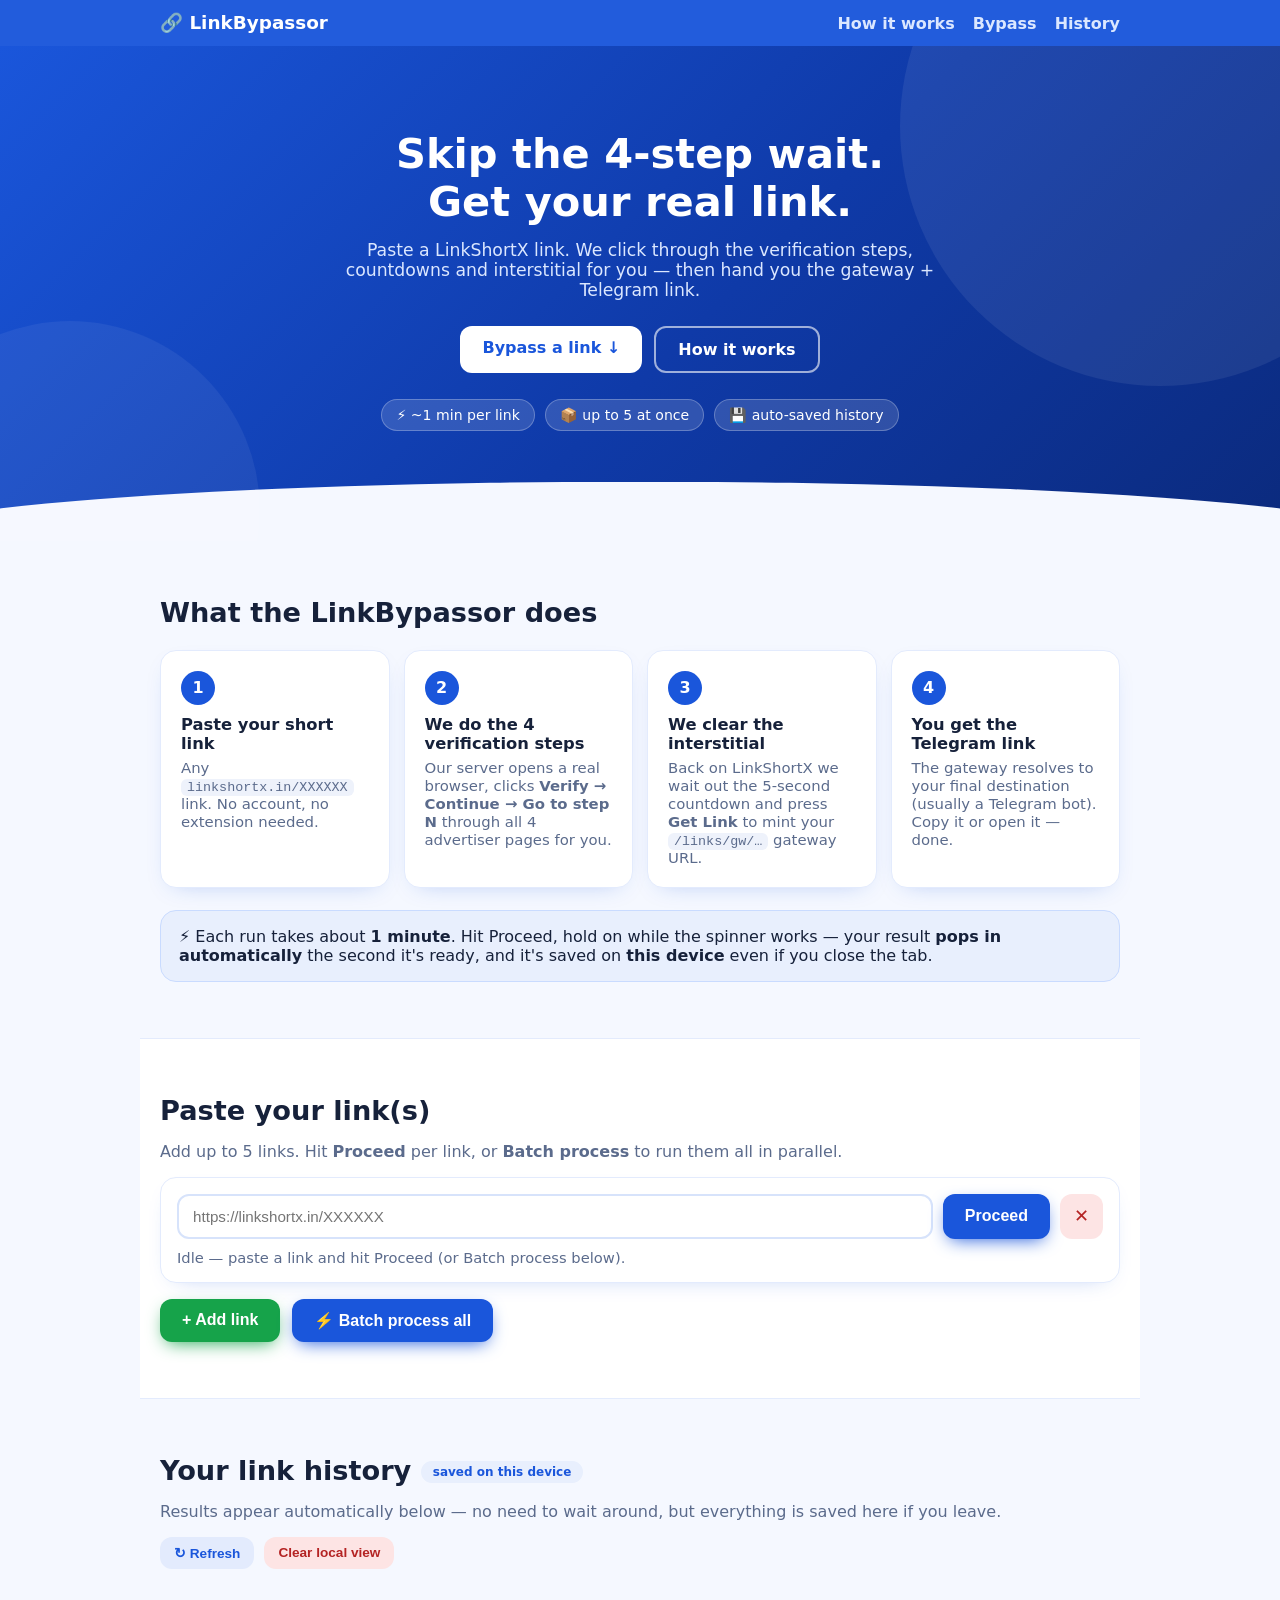
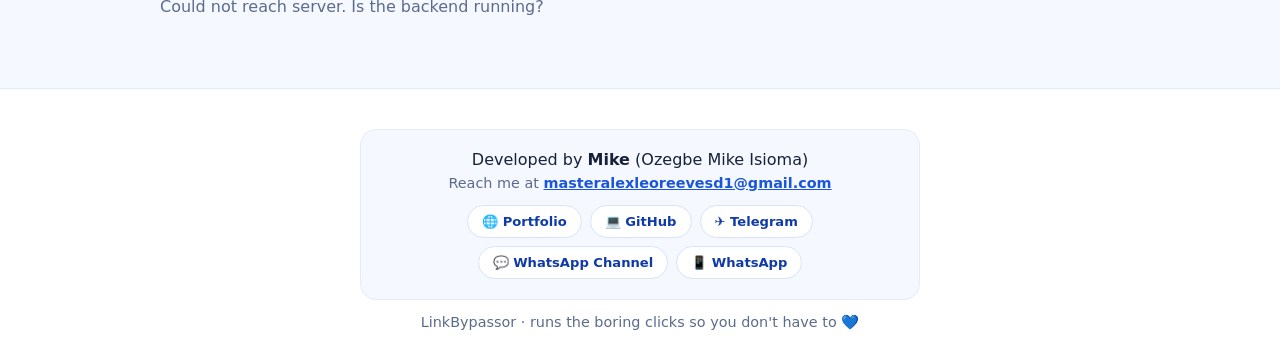
==== backend/static/index.html @ da4bbae7 "my first for colette" ====
<!DOCTYPE html>
<html lang="en">
<head>
<meta charset="UTF-8" />
<meta name="viewport" content="width=device-width, initial-scale=1.0" />
<meta name="author" content="Ozegbe Mike Isioma" />
<meta name="description" content="LinkBypassor by Ozegbe Mike Isioma — skip the 4-step wait, get your real link." />
<meta name="google-site-verification" content="googlea03eddeedac715ac" />
<title>LinkBypassor — Skip the wait, get your link</title>
<link rel="stylesheet" href="styles.css" />
</head>
<body>
<header class="nav">
  <div class="nav-inner">
    <div class="logo">🔗 LinkBypassor</div>
    <nav><a href="#how">How it works</a><a href="#bypass">Bypass</a><a href="#history">History</a></nav>
  </div>
</header>
<section class="hero">
  <div class="hero-inner">
    <h1>Skip the 4-step wait.<br />Get your real link.</h1>
    <p class="sub">Paste a LinkShortX link. We click through the verification steps, countdowns and interstitial for you — then hand you the gateway + Telegram link.</p>
    <div class="hero-cta"><a href="#bypass" class="btn btn-white">Bypass a link ↓</a><a href="#how" class="btn btn-ghost">How it works</a></div>
    <div class="hero-badges"><span>⚡ ~1 min per link</span><span>📦 up to 5 at once</span><span>💾 auto-saved history</span></div>
  </div>
  <div class="wave"></div>
</section>
<section id="how" class="section">
  <h2>What the LinkBypassor does</h2>
  <div class="cards">
    <div class="card"><div class="step">1</div><h3>Paste your short link</h3><p>Any <code>linkshortx.in/XXXXXX</code> link. No account, no extension needed.</p></div>
    <div class="card"><div class="step">2</div><h3>We do the 4 verification steps</h3><p>Our server opens a real browser, clicks <b>Verify → Continue → Go to step N</b> through all 4 advertiser pages for you.</p></div>
    <div class="card"><div class="step">3</div><h3>We clear the interstitial</h3><p>Back on LinkShortX we wait out the 5-second countdown and press <b>Get Link</b> to mint your <code>/links/gw/…</code> gateway URL.</p></div>
    <div class="card"><div class="step">4</div><h3>You get the Telegram link</h3><p>The gateway resolves to your final destination (usually a Telegram bot). Copy it or open it — done.</p></div>
  </div>
  <div class="note">⚡ Each run takes about <b>1 minute</b>. Hit Proceed, hold on while the spinner works — your result <b>pops in automatically</b> the second it's ready, and it's saved on <b>this device</b> even if you close the tab.</div>
</section>
<section id="bypass" class="section section-alt">
  <h2>Paste your link(s)</h2>
  <p class="muted">Add up to 5 links. Hit <b>Proceed</b> per link, or <b>Batch process</b> to run them all in parallel.</p>
  <div id="rows"></div>
  <div class="row-actions">
    <button id="addLink" class="btn btn-green">+ Add link</button>
    <button id="batchBtn" class="btn btn-blue">⚡ Batch process all</button>
  </div>
</section>
<section id="history" class="section">
  <h2>Your link history <span class="pill">saved on this device</span></h2>
  <p class="muted">Results appear automatically below — no need to wait around, but everything is saved here if you leave.</p>
  <div class="history-actions"><button id="refreshHistory" class="btn btn-small">↻ Refresh</button><button id="clearLocal" class="btn btn-small btn-danger">Clear local view</button></div>
  <div id="historyList" class="history-list"><p class="muted">No links yet. Bypass something above 👆</p></div>
</section>
<footer class="footer">
  <div class="dev-card">
    <p class="dev-line">Developed by <strong>Mike</strong> (Ozegbe Mike Isioma)</p>
    <p class="dev-mail">Reach me at <a href="mailto:masteralexleoreevesd1@gmail.com">masteralexleoreevesd1@gmail.com</a></p>
    <div class="social-links">
      <a href="https://developeralexd1.netlify.app" target="_blank" rel="noopener noreferrer">🌐 Portfolio</a>
      <a href="https://github.com/Alex-Leo-Reeves" target="_blank" rel="noopener noreferrer">💻 GitHub</a>
      <a href="https://t.me/developeralexd1" target="_blank" rel="noopener noreferrer">✈️ Telegram</a>
      <a href="https://whatsapp.com/channel/0029Vb8fgDa2P59cCnEkWW3I" target="_blank" rel="noopener noreferrer">💬 WhatsApp Channel</a>
      <a href="https://wa.me/2348071229801" target="_blank" rel="noopener noreferrer">📱 WhatsApp</a>
    </div>
  </div>
  <p class="footer-tag">LinkBypassor · runs the boring clicks so you don't have to 💙</p>
</footer>
<script src="app.js"></script>
</body>
</html>
---- backend/static/styles.css ----
:root{
  --blue:#1a56db; --blue-dark:#0f3aa8; --blue-light:#e8effd;
  --green:#16a34a; --green-dark:#15803d;
  --ink:#16213a; --muted:#5b6b8c; --bg:#f5f8ff; --card:#fff;
  --radius:16px;
}
*{box-sizing:border-box}
html{scroll-behavior:smooth}
body{margin:0;font-family:'Segoe UI',system-ui,-apple-system,Roboto,Arial,sans-serif;color:var(--ink);background:var(--bg)}
code{background:#eef2fb;padding:1px 6px;border-radius:6px;font-size:.9em}
.nav{position:sticky;top:0;z-index:50;background:rgba(26,86,219,.96);backdrop-filter:blur(6px)}
.nav-inner{max-width:1000px;margin:auto;display:flex;justify-content:space-between;align-items:center;padding:12px 20px}
.logo{color:#fff;font-weight:800;font-size:1.15rem}
.nav nav a{color:#dbe7ff;text-decoration:none;margin-left:18px;font-weight:600}
.nav nav a:hover{color:#fff}
/* HERO - blue & fine */
.hero{background:linear-gradient(135deg,#1a56db 0%,#0f3aa8 55%,#0b2a7d 100%);color:#fff;text-align:center;padding:84px 20px 110px;position:relative;overflow:hidden}
.hero::before{content:"";position:absolute;width:520px;height:520px;border-radius:50%;background:rgba(255,255,255,.07);top:-180px;right:-140px}
.hero::after{content:"";position:absolute;width:380px;height:380px;border-radius:50%;background:rgba(255,255,255,.06);bottom:-160px;left:-120px}
.hero-inner{max-width:720px;margin:auto;position:relative;z-index:2}
.hero h1{font-size:2.6rem;line-height:1.15;margin:0 0 14px}
.hero .sub{font-size:1.08rem;color:#dbe7ff;max-width:600px;margin:0 auto 26px}
.hero-cta{display:flex;gap:12px;justify-content:center;flex-wrap:wrap}
.hero-badges{display:flex;gap:10px;justify-content:center;margin-top:26px;flex-wrap:wrap}
.hero-badges span{background:rgba(255,255,255,.14);border:1px solid rgba(255,255,255,.25);padding:7px 14px;border-radius:999px;font-size:.88rem}
.wave{position:absolute;bottom:-1px;left:0;right:0;height:60px;background:var(--bg);clip-path:ellipse(60% 100% at 50% 100%)}
/* BUTTONS */
.btn{border:none;cursor:pointer;font-weight:700;border-radius:12px;padding:12px 22px;font-size:1rem;text-decoration:none;display:inline-block;transition:transform .08s,box-shadow .15s}
.btn:active{transform:scale(.97)}
.btn-white{background:#fff;color:var(--blue)}
.btn-ghost{background:transparent;color:#fff;border:2px solid rgba(255,255,255,.6)}
.btn-blue{background:var(--blue);color:#fff;box-shadow:0 6px 18px -6px var(--blue)}
.btn-blue:hover{background:var(--blue-dark)}
.btn-green{background:var(--green);color:#fff;box-shadow:0 6px 18px -6px var(--green)}
.btn-green:hover{background:var(--green-dark)}
.btn:disabled{opacity:.55;cursor:wait}
.btn-small{padding:8px 14px;font-size:.85rem;background:#e3ebfd;color:var(--blue)}
.btn-danger{background:#fde4e4;color:#b42323}
/* SECTIONS */
.section{max-width:1000px;margin:auto;padding:56px 20px}
.section-alt{background:#fff;border-top:1px solid #e3ebfd;border-bottom:1px solid #e3ebfd}
.section h2{font-size:1.7rem;margin:0 0 8px}
.muted{color:var(--muted)}
.cards{display:grid;grid-template-columns:repeat(auto-fit,minmax(210px,1fr));gap:14px;margin:22px 0}
.card{background:var(--card);border:1px solid #e3ebfd;border-radius:var(--radius);padding:20px;box-shadow:0 8px 24px -14px rgba(26,86,219,.35)}
.card h3{margin:10px 0 6px;font-size:1.02rem}
.card p{margin:0;color:var(--muted);font-size:.93rem}
.step{width:34px;height:34px;border-radius:50%;background:var(--blue);color:#fff;font-weight:800;display:flex;align-items:center;justify-content:center}
.note{background:var(--blue-light);border:1px solid #c9dbff;border-radius:var(--radius);padding:16px 18px;margin-top:8px}
/* LINK ROWS */
.link-row{background:#fff;border:1px solid #e3ebfd;border-radius:var(--radius);padding:16px;margin:14px 0;box-shadow:0 8px 24px -16px rgba(26,86,219,.4)}
.link-row .row-top{display:flex;gap:10px}
.link-row input[type=url]{flex:1;padding:12px 14px;border:2px solid #d7e3fb;border-radius:12px;font-size:.95rem;outline:none}
.link-row input[type=url]:focus{border-color:var(--blue)}
.remove-row{background:#fde4e4;color:#b42323;border:none;border-radius:12px;padding:0 14px;font-size:1.1rem;cursor:pointer}
.status{margin:10px 0 0;font-size:.92rem;color:var(--muted)}
.status.done{color:var(--green-dark)}
.status.failed{color:#b42323}
/* 2D loading spinner - "please hold on" */
.spinner-wrap{display:flex;align-items:center;gap:14px;margin-top:12px;background:var(--blue-light);border:1px solid #c9dbff;border-radius:12px;padding:12px 16px}
.spinner{width:38px;height:38px;flex:none;border-radius:50%;border:4px solid #c9dbff;border-top-color:var(--blue);animation:spin 0.8s linear infinite}
@keyframes spin{to{transform:rotate(360deg)}}
.spinner-text{font-weight:700;color:var(--blue-dark)}
.spinner-sub{font-size:.82rem;color:var(--muted);font-weight:400}
.result-box{background:#f0f7f0;border:1px solid #bfe3c8;border-radius:12px;padding:12px 14px;margin-top:10px;word-break:break-all}
.result-box .label{font-size:.75rem;text-transform:uppercase;letter-spacing:.06em;color:var(--green-dark);font-weight:800}
.result-box a{color:var(--blue-dark);font-size:.9rem}
.result-actions{display:flex;gap:8px;margin-top:8px;flex-wrap:wrap}
.row-actions{display:flex;gap:12px;margin-top:16px;flex-wrap:wrap}
/* HISTORY */
.pill{background:var(--blue-light);color:var(--blue);font-size:.75rem;padding:4px 12px;border-radius:999px;vertical-align:middle}
.history-actions{display:flex;gap:10px;margin:12px 0}
.history-list{display:grid;gap:12px}
.hist-card{background:#fff;border:1px solid #e3ebfd;border-radius:var(--radius);padding:14px 16px}
.hist-card .short{font-weight:700;font-size:.92rem}
.hist-card .meta{font-size:.8rem;color:var(--muted);margin:4px 0 8px}
.hist-card .dest{font-size:.85rem;word-break:break-all}
.badge{display:inline-block;font-size:.75rem;font-weight:800;padding:3px 10px;border-radius:999px}
.badge.queued{background:#eef2fb;color:var(--muted)}
.badge.running{background:#fff4d6;color:#92600a}
.badge.done{background:#dcfce7;color:#15803d}
.badge.failed{background:#fde4e4;color:#b42323}
.footer{text-align:center;padding:40px 20px 30px;color:var(--muted);font-size:.9rem;background:#fff;border-top:1px solid #e3ebfd}
.dev-card{max-width:560px;margin:0 auto 14px;background:var(--bg);border:1px solid #e3ebfd;border-radius:var(--radius);padding:20px}
.dev-line{margin:0 0 6px;color:var(--ink);font-size:1rem}
.dev-mail{margin:0 0 14px}
.dev-mail a{color:var(--blue);font-weight:700;word-break:break-all}
.social-links{display:flex;gap:8px;justify-content:center;flex-wrap:wrap}
.social-links a{background:#fff;border:1px solid #d7e3fb;color:var(--blue-dark);font-weight:700;font-size:.82rem;padding:8px 14px;border-radius:999px;text-decoration:none}
.social-links a:hover{background:var(--blue);color:#fff;border-color:var(--blue)}
.footer-tag{margin:6px 0 0}
@media(max-width:640px){.hero h1{font-size:1.9rem}.link-row .row-top{flex-direction:column}}
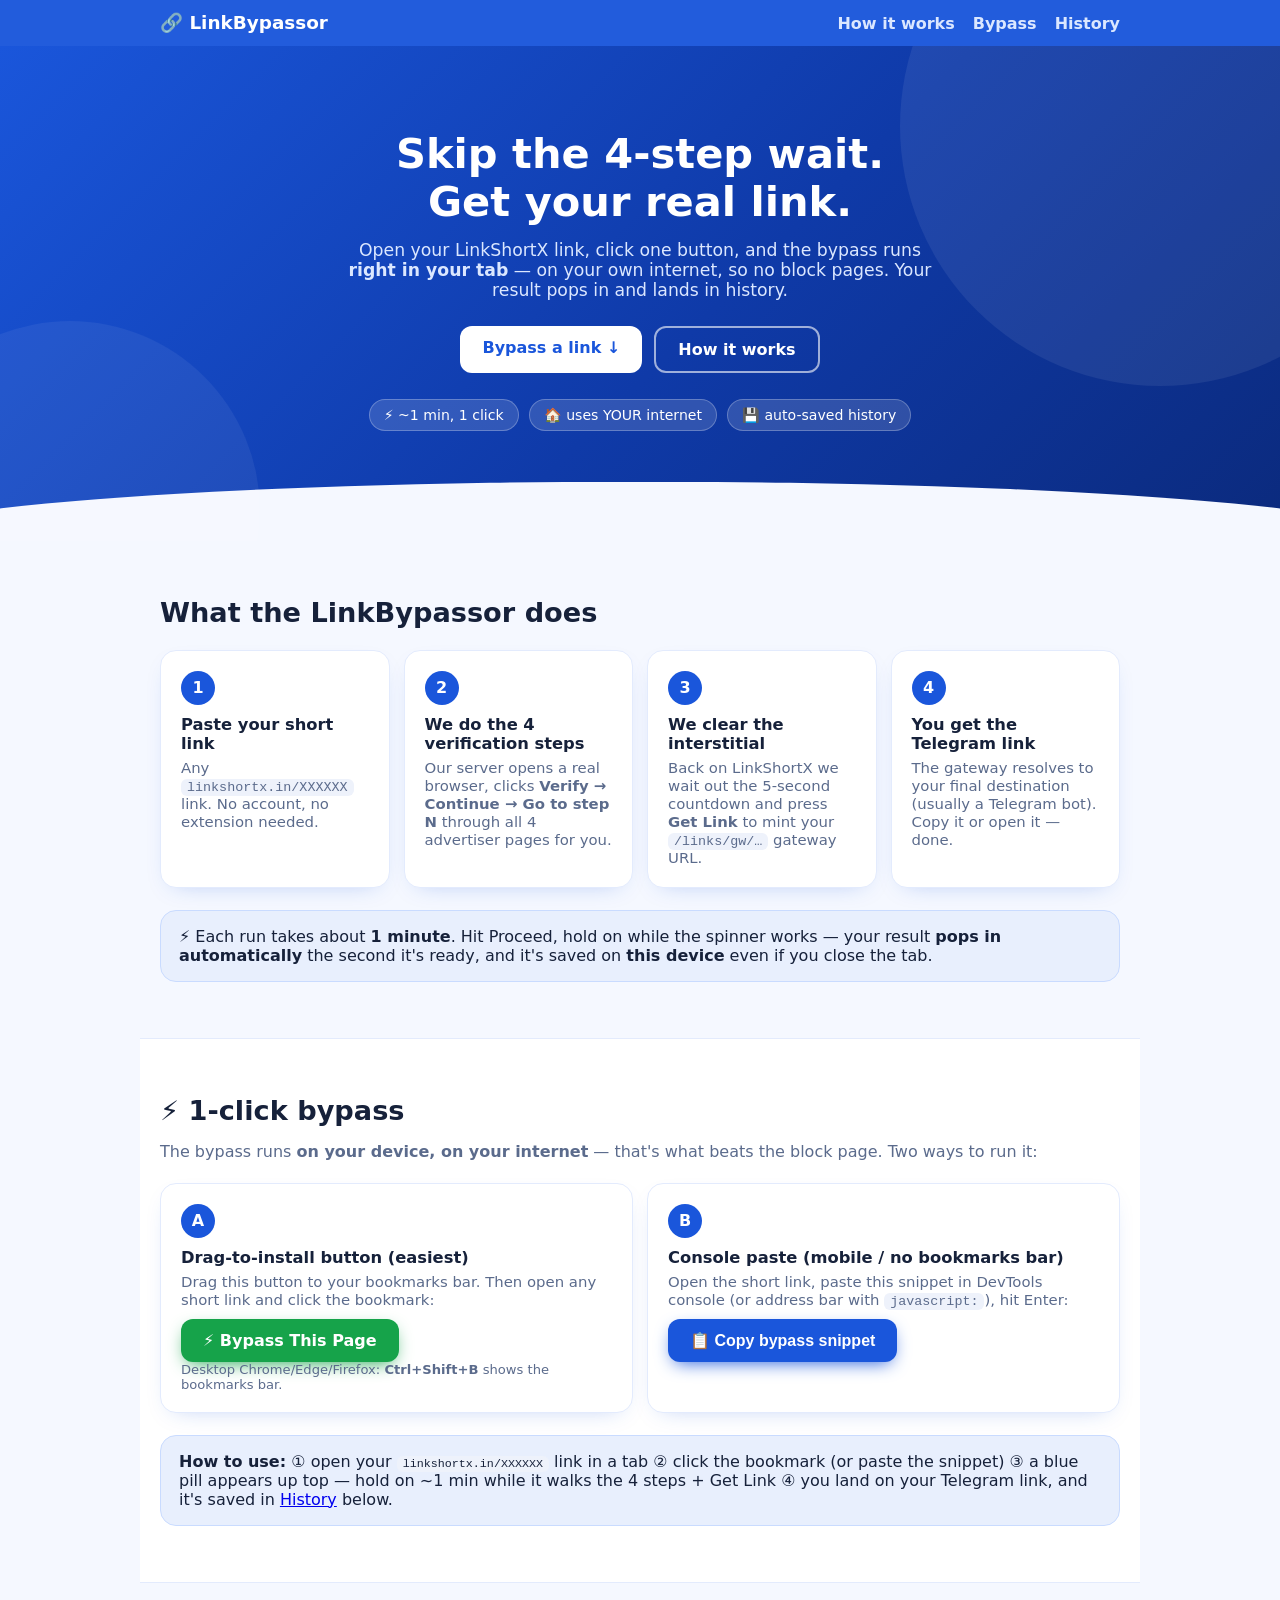
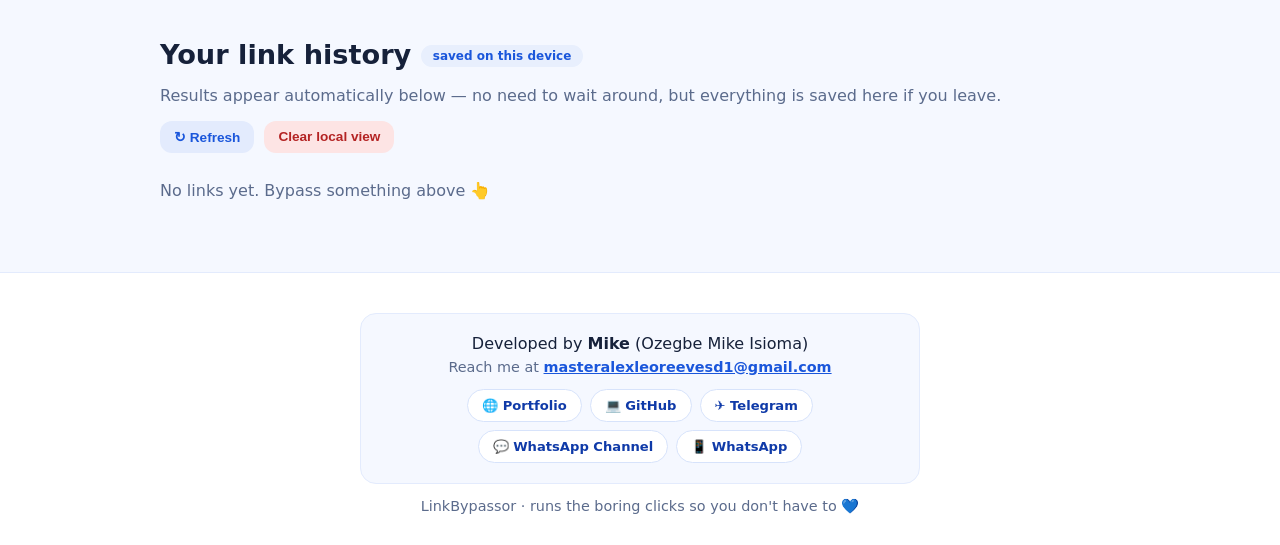
==== commit 92869d14: "Option A: 1-click bookmarklet bypass on user IP + report-to-history hook" ====
--- a/backend/static/index.html
+++ b/backend/static/index.html
@@ -19,9 +19,9 @@
 <section class="hero">
   <div class="hero-inner">
     <h1>Skip the 4-step wait.<br />Get your real link.</h1>
-    <p class="sub">Paste a LinkShortX link. We click through the verification steps, countdowns and interstitial for you — then hand you the gateway + Telegram link.</p>
+    <p class="sub">Open your LinkShortX link, click one button, and the bypass runs <b>right in your tab</b> — on your own internet, so no block pages. Your result pops in and lands in history.</p>
     <div class="hero-cta"><a href="#bypass" class="btn btn-white">Bypass a link ↓</a><a href="#how" class="btn btn-ghost">How it works</a></div>
-    <div class="hero-badges"><span>⚡ ~1 min per link</span><span>📦 up to 5 at once</span><span>💾 auto-saved history</span></div>
+    <div class="hero-badges"><span>⚡ ~1 min, 1 click</span><span>🏠 uses YOUR internet</span><span>💾 auto-saved history</span></div>
   </div>
   <div class="wave"></div>
 </section>
@@ -36,12 +36,25 @@
   <div class="note">⚡ Each run takes about <b>1 minute</b>. Hit Proceed, hold on while the spinner works — your result <b>pops in automatically</b> the second it's ready, and it's saved on <b>this device</b> even if you close the tab.</div>
 </section>
 <section id="bypass" class="section section-alt">
-  <h2>Paste your link(s)</h2>
-  <p class="muted">Add up to 5 links. Hit <b>Proceed</b> per link, or <b>Batch process</b> to run them all in parallel.</p>
-  <div id="rows"></div>
-  <div class="row-actions">
-    <button id="addLink" class="btn btn-green">+ Add link</button>
-    <button id="batchBtn" class="btn btn-blue">⚡ Batch process all</button>
+  <h2>⚡ 1-click bypass</h2>
+  <p class="muted">The bypass runs <b>on your device, on your internet</b> — that's what beats the block page. Two ways to run it:</p>
+  <div class="cards">
+    <div class="card">
+      <div class="step">A</div>
+      <h3>Drag-to-install button (easiest)</h3>
+      <p>Drag this button to your bookmarks bar. Then open any short link and click the bookmark:</p>
+      <p style="margin-top:10px"><a id="bmBtn" class="btn btn-green" href="#" title="Drag me to your bookmarks bar">⚡ Bypass This Page</a></p>
+      <p class="muted" style="font-size:.82rem">Desktop Chrome/Edge/Firefox: <b>Ctrl+Shift+B</b> shows the bookmarks bar.</p>
+    </div>
+    <div class="card">
+      <div class="step">B</div>
+      <h3>Console paste (mobile / no bookmarks bar)</h3>
+      <p>Open the short link, paste this snippet in DevTools console (or address bar with <code>javascript:</code>), hit Enter:</p>
+      <p style="margin-top:10px"><button id="copyBm" class="btn btn-blue">📋 Copy bypass snippet</button></p>
+    </div>
+  </div>
+  <div class="note">
+    <b>How to use:</b> ① open your <code>linkshortx.in/XXXXXX</code> link in a tab ② click the bookmark (or paste the snippet) ③ a blue pill appears up top — hold on ~1 min while it walks the 4 steps + Get Link ④ you land on your Telegram link, and it's saved in <a href="#history">History</a> below.
   </div>
 </section>
 <section id="history" class="section">
@@ -64,6 +77,7 @@
   </div>
   <p class="footer-tag">LinkBypassor · runs the boring clicks so you don't have to 💙</p>
 </footer>
+<script src="install.js"></script>
 <script src="app.js"></script>
 </body>
 </html>
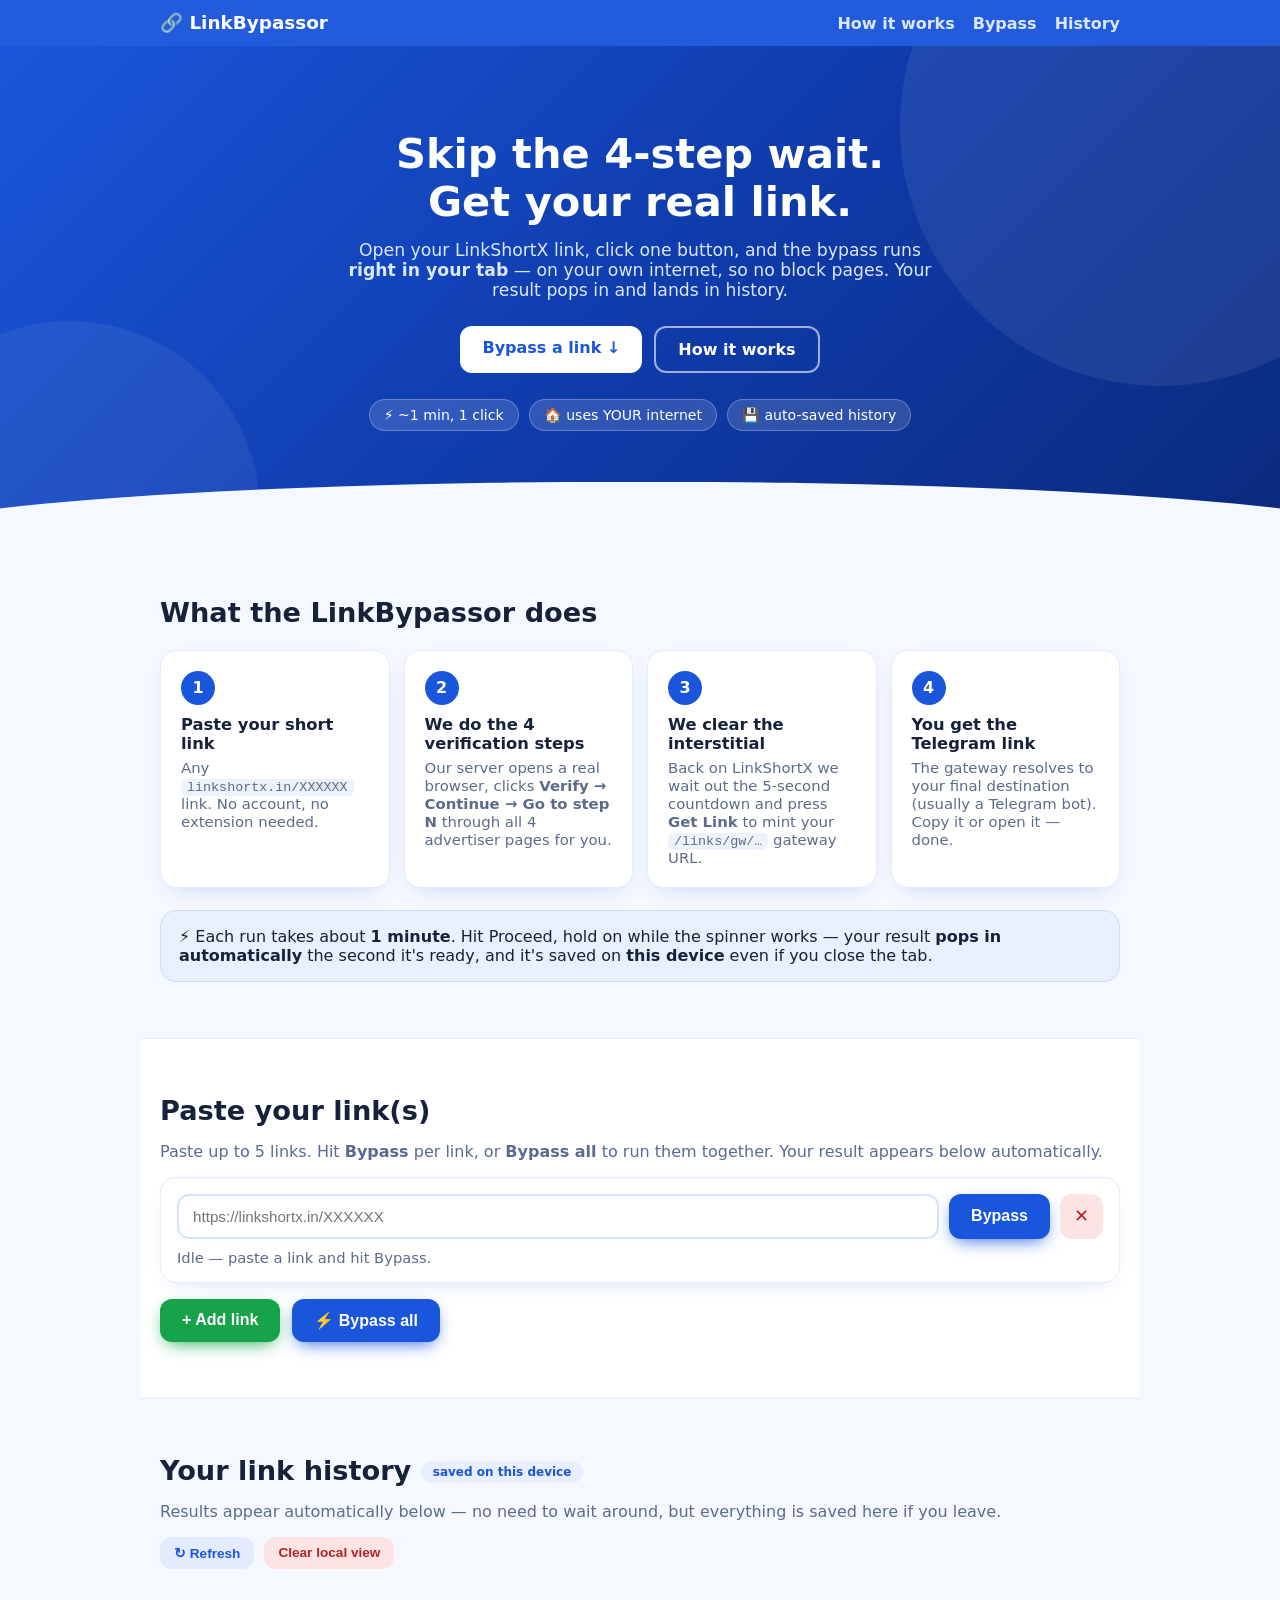
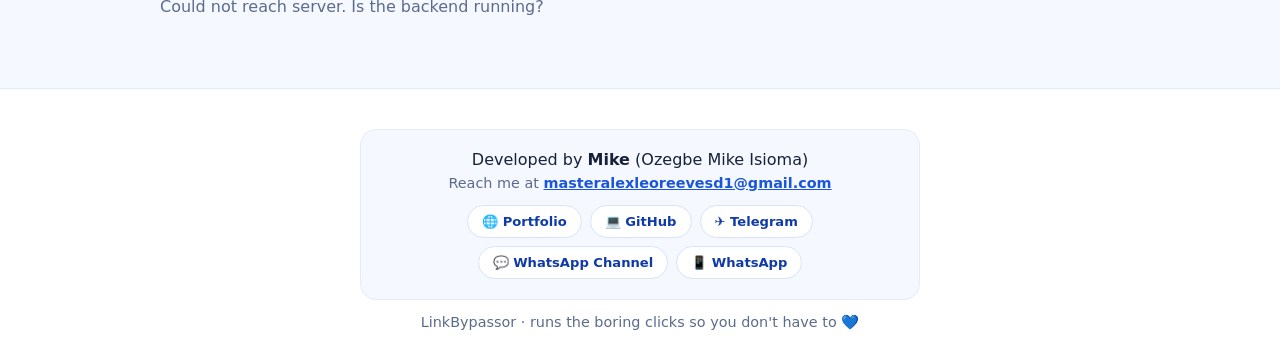
==== commit 9e07e190: "Paste-link UX: server tries, row auto-flips to 1-click code on BLOCKED" ====
--- a/backend/static/index.html
+++ b/backend/static/index.html
@@ -36,25 +36,18 @@
   <div class="note">⚡ Each run takes about <b>1 minute</b>. Hit Proceed, hold on while the spinner works — your result <b>pops in automatically</b> the second it's ready, and it's saved on <b>this device</b> even if you close the tab.</div>
 </section>
 <section id="bypass" class="section section-alt">
-  <h2>⚡ 1-click bypass</h2>
-  <p class="muted">The bypass runs <b>on your device, on your internet</b> — that's what beats the block page. Two ways to run it:</p>
-  <div class="cards">
-    <div class="card">
-      <div class="step">A</div>
-      <h3>Drag-to-install button (easiest)</h3>
-      <p>Drag this button to your bookmarks bar. Then open any short link and click the bookmark:</p>
-      <p style="margin-top:10px"><a id="bmBtn" class="btn btn-green" href="#" title="Drag me to your bookmarks bar">⚡ Bypass This Page</a></p>
-      <p class="muted" style="font-size:.82rem">Desktop Chrome/Edge/Firefox: <b>Ctrl+Shift+B</b> shows the bookmarks bar.</p>
-    </div>
-    <div class="card">
-      <div class="step">B</div>
-      <h3>Console paste (mobile / no bookmarks bar)</h3>
-      <p>Open the short link, paste this snippet in DevTools console (or address bar with <code>javascript:</code>), hit Enter:</p>
-      <p style="margin-top:10px"><button id="copyBm" class="btn btn-blue">📋 Copy bypass snippet</button></p>
-    </div>
+  <h2>Paste your link(s)</h2>
+  <p class="muted">Paste up to 5 links. Hit <b>Bypass</b> per link, or <b>Bypass all</b> to run them together. Your result appears below automatically.</p>
+  <div id="rows"></div>
+  <div class="row-actions">
+    <button id="addLink" class="btn btn-green">+ Add link</button>
+    <button id="batchBtn" class="btn btn-blue">⚡ Bypass all</button>
   </div>
-  <div class="note">
-    <b>How to use:</b> ① open your <code>linkshortx.in/XXXXXX</code> link in a tab ② click the bookmark (or paste the snippet) ③ a blue pill appears up top — hold on ~1 min while it walks the 4 steps + Get Link ④ you land on your Telegram link, and it's saved in <a href="#history">History</a> below.
+  <div id="oneClickHelp" class="note" style="display:none;margin-top:16px">
+    <b>⚡ 1-click fix (30 seconds, once):</b> this network is blocking our server, so finish it on your own internet —
+    ① <button id="copyBm2" class="btn btn-small">📋 Copy 1-click code</button>
+    ② open your short link in a new tab ③ paste the code in the address bar (type <code>javascript:</code> first) or console, hit Enter.
+    The bypass runs in that tab and your result lands in <a href="#history">History</a> below.
   </div>
 </section>
 <section id="history" class="section">
@@ -77,7 +70,6 @@
   </div>
   <p class="footer-tag">LinkBypassor · runs the boring clicks so you don't have to 💙</p>
 </footer>
-<script src="install.js"></script>
 <script src="app.js"></script>
 </body>
 </html>
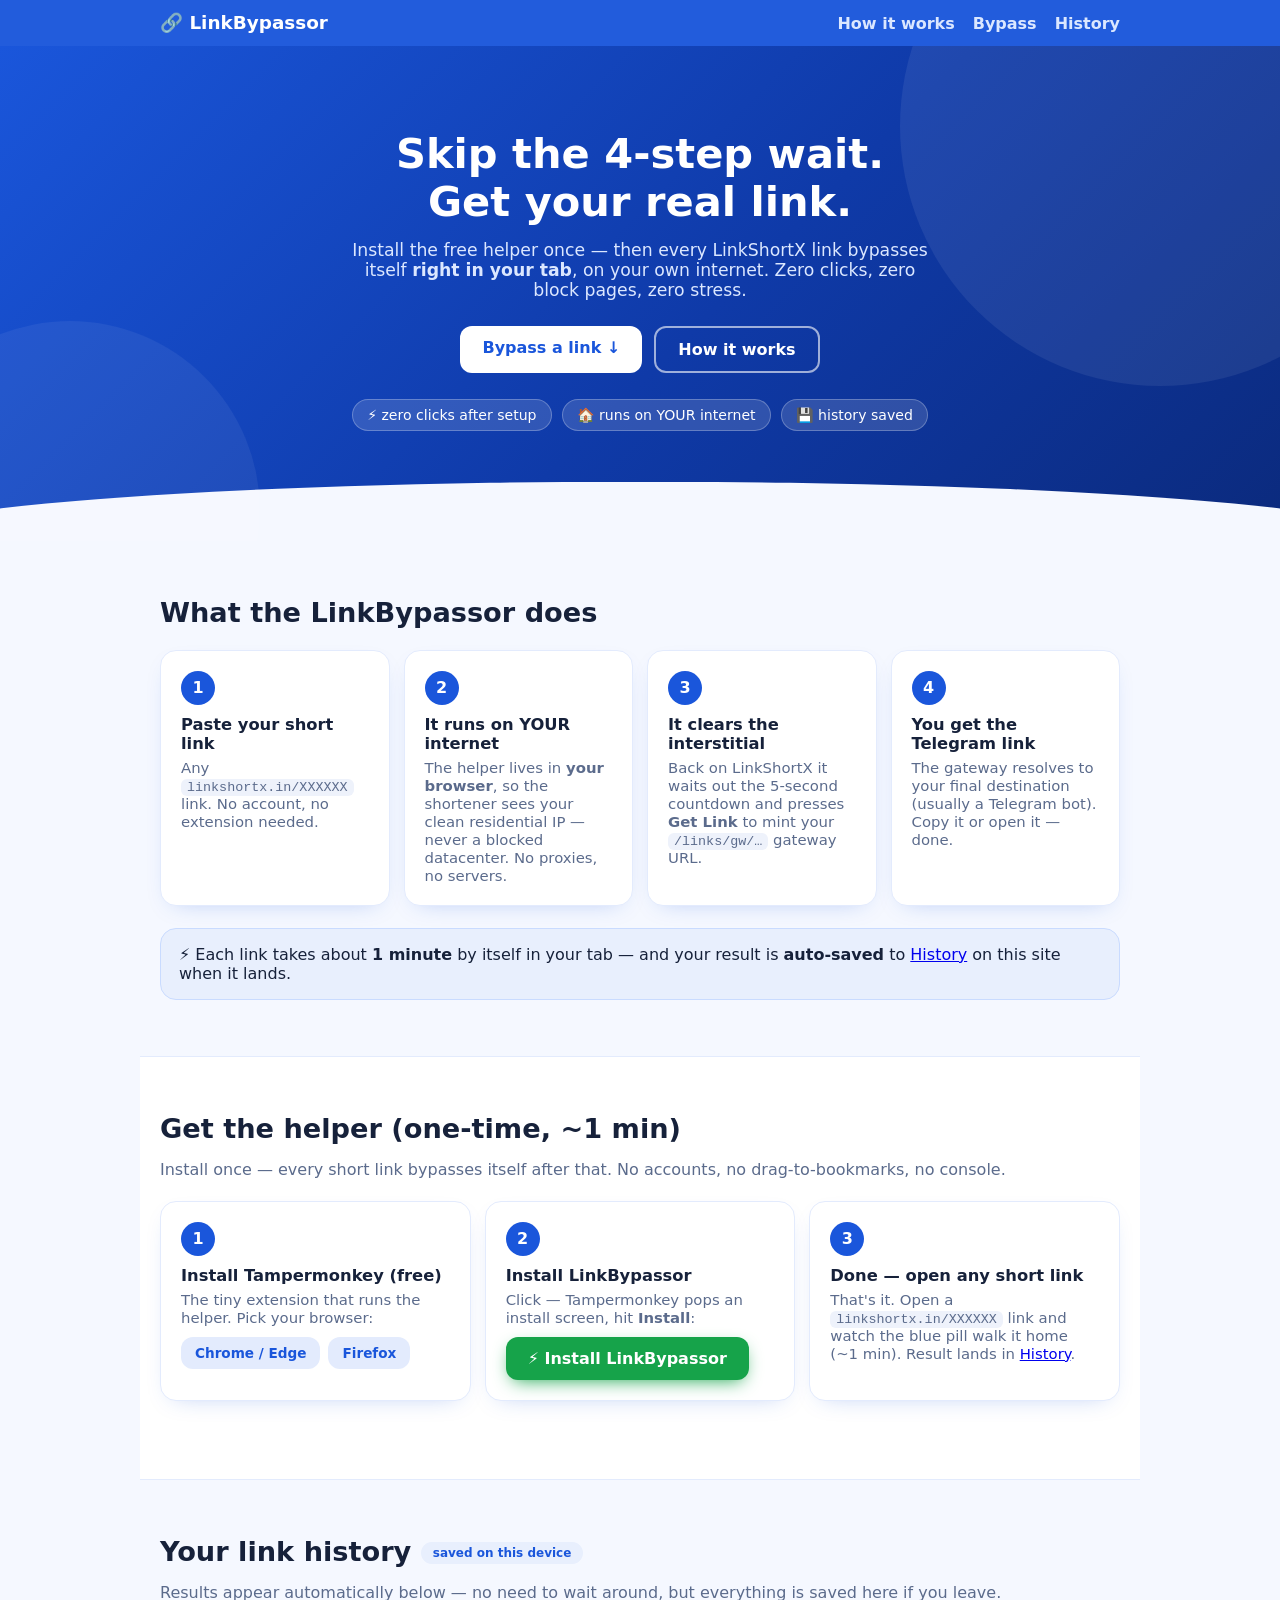
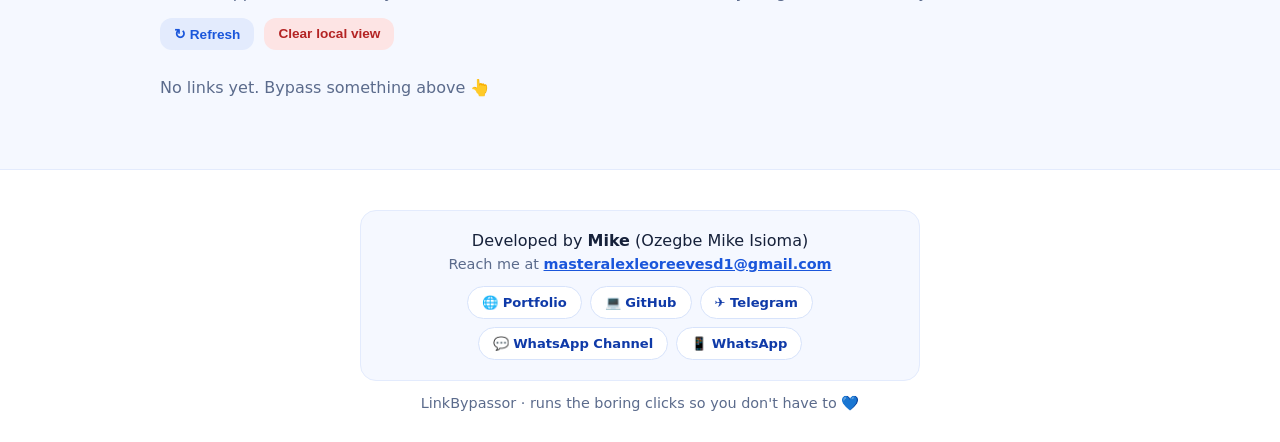
==== commit 81f60d2e: "Userscript auto-bypass + CORS-safe history report + PROBLEM.md" ====
--- a/backend/static/index.html
+++ b/backend/static/index.html
@@ -19,9 +19,9 @@
 <section class="hero">
   <div class="hero-inner">
     <h1>Skip the 4-step wait.<br />Get your real link.</h1>
-    <p class="sub">Open your LinkShortX link, click one button, and the bypass runs <b>right in your tab</b> — on your own internet, so no block pages. Your result pops in and lands in history.</p>
+    <p class="sub">Install the free helper once — then every LinkShortX link bypasses itself <b>right in your tab</b>, on your own internet. Zero clicks, zero block pages, zero stress.</p>
     <div class="hero-cta"><a href="#bypass" class="btn btn-white">Bypass a link ↓</a><a href="#how" class="btn btn-ghost">How it works</a></div>
-    <div class="hero-badges"><span>⚡ ~1 min, 1 click</span><span>🏠 uses YOUR internet</span><span>💾 auto-saved history</span></div>
+    <div class="hero-badges"><span>⚡ zero clicks after setup</span><span>🏠 runs on YOUR internet</span><span>💾 history saved</span></div>
   </div>
   <div class="wave"></div>
 </section>
@@ -29,25 +29,41 @@
   <h2>What the LinkBypassor does</h2>
   <div class="cards">
     <div class="card"><div class="step">1</div><h3>Paste your short link</h3><p>Any <code>linkshortx.in/XXXXXX</code> link. No account, no extension needed.</p></div>
-    <div class="card"><div class="step">2</div><h3>We do the 4 verification steps</h3><p>Our server opens a real browser, clicks <b>Verify → Continue → Go to step N</b> through all 4 advertiser pages for you.</p></div>
-    <div class="card"><div class="step">3</div><h3>We clear the interstitial</h3><p>Back on LinkShortX we wait out the 5-second countdown and press <b>Get Link</b> to mint your <code>/links/gw/…</code> gateway URL.</p></div>
+    <div class="card"><div class="step">2</div><h3>It runs on YOUR internet</h3><p>The helper lives in <b>your browser</b>, so the shortener sees your clean residential IP — never a blocked datacenter. No proxies, no servers.</p></div>
+    <div class="card"><div class="step">3</div><h3>It clears the interstitial</h3><p>Back on LinkShortX it waits out the 5-second countdown and presses <b>Get Link</b> to mint your <code>/links/gw/…</code> gateway URL.</p></div>
     <div class="card"><div class="step">4</div><h3>You get the Telegram link</h3><p>The gateway resolves to your final destination (usually a Telegram bot). Copy it or open it — done.</p></div>
   </div>
-  <div class="note">⚡ Each run takes about <b>1 minute</b>. Hit Proceed, hold on while the spinner works — your result <b>pops in automatically</b> the second it's ready, and it's saved on <b>this device</b> even if you close the tab.</div>
+  <div class="note">⚡ Each link takes about <b>1 minute</b> by itself in your tab — and your result is <b>auto-saved</b> to <a href="#history">History</a> on this site when it lands.</div>
 </section>
 <section id="bypass" class="section section-alt">
-  <h2>Paste your link(s)</h2>
-  <p class="muted">Paste up to 5 links. Hit <b>Bypass</b> per link, or <b>Bypass all</b> to run them together. Your result appears below automatically.</p>
-  <div id="rows"></div>
-  <div class="row-actions">
-    <button id="addLink" class="btn btn-green">+ Add link</button>
-    <button id="batchBtn" class="btn btn-blue">⚡ Bypass all</button>
+  <h2>Get the helper (one-time, ~1 min)</h2>
+  <p class="muted">Install once — every short link bypasses itself after that. No accounts, no drag-to-bookmarks, no console.</p>
+  <div class="cards">
+    <div class="card">
+      <div class="step">1</div>
+      <h3>Install Tampermonkey (free)</h3>
+      <p>The tiny extension that runs the helper. Pick your browser:</p>
+      <p style="margin-top:10px;display:flex;gap:8px;flex-wrap:wrap">
+        <a class="btn btn-small" href="https://chromewebstore.google.com/detail/tampermonkey/dhdgffkkebhmkfjojejmpbldmpobfkfo" target="_blank" rel="noopener">Chrome / Edge</a>
+        <a class="btn btn-small" href="https://addons.mozilla.org/firefox/addon/tampermonkey/" target="_blank" rel="noopener">Firefox</a>
+      </p>
+    </div>
+    <div class="card">
+      <div class="step">2</div>
+      <h3>Install LinkBypassor</h3>
+      <p>Click — Tampermonkey pops an install screen, hit <b>Install</b>:</p>
+      <p style="margin-top:10px"><a class="btn btn-green" href="/bypass.user.js" target="_blank" rel="noopener">⚡ Install LinkBypassor</a></p>
+    </div>
+    <div class="card">
+      <div class="step">3</div>
+      <h3>Done — open any short link</h3>
+      <p>That's it. Open a <code>linkshortx.in/XXXXXX</code> link and watch the blue pill walk it home (~1 min). Result lands in <a href="#history">History</a>.</p>
+    </div>
   </div>
   <div id="oneClickHelp" class="note" style="display:none;margin-top:16px">
-    <b>⚡ 1-click fix (30 seconds, once):</b> this network is blocking our server, so finish it on your own internet —
+    <b>No Tampermonkey?</b> Paste-link fallback while our server is blocked —
     ① <button id="copyBm2" class="btn btn-small">📋 Copy 1-click code</button>
     ② open your short link in a new tab ③ paste the code in the address bar (type <code>javascript:</code> first) or console, hit Enter.
-    The bypass runs in that tab and your result lands in <a href="#history">History</a> below.
   </div>
 </section>
 <section id="history" class="section">
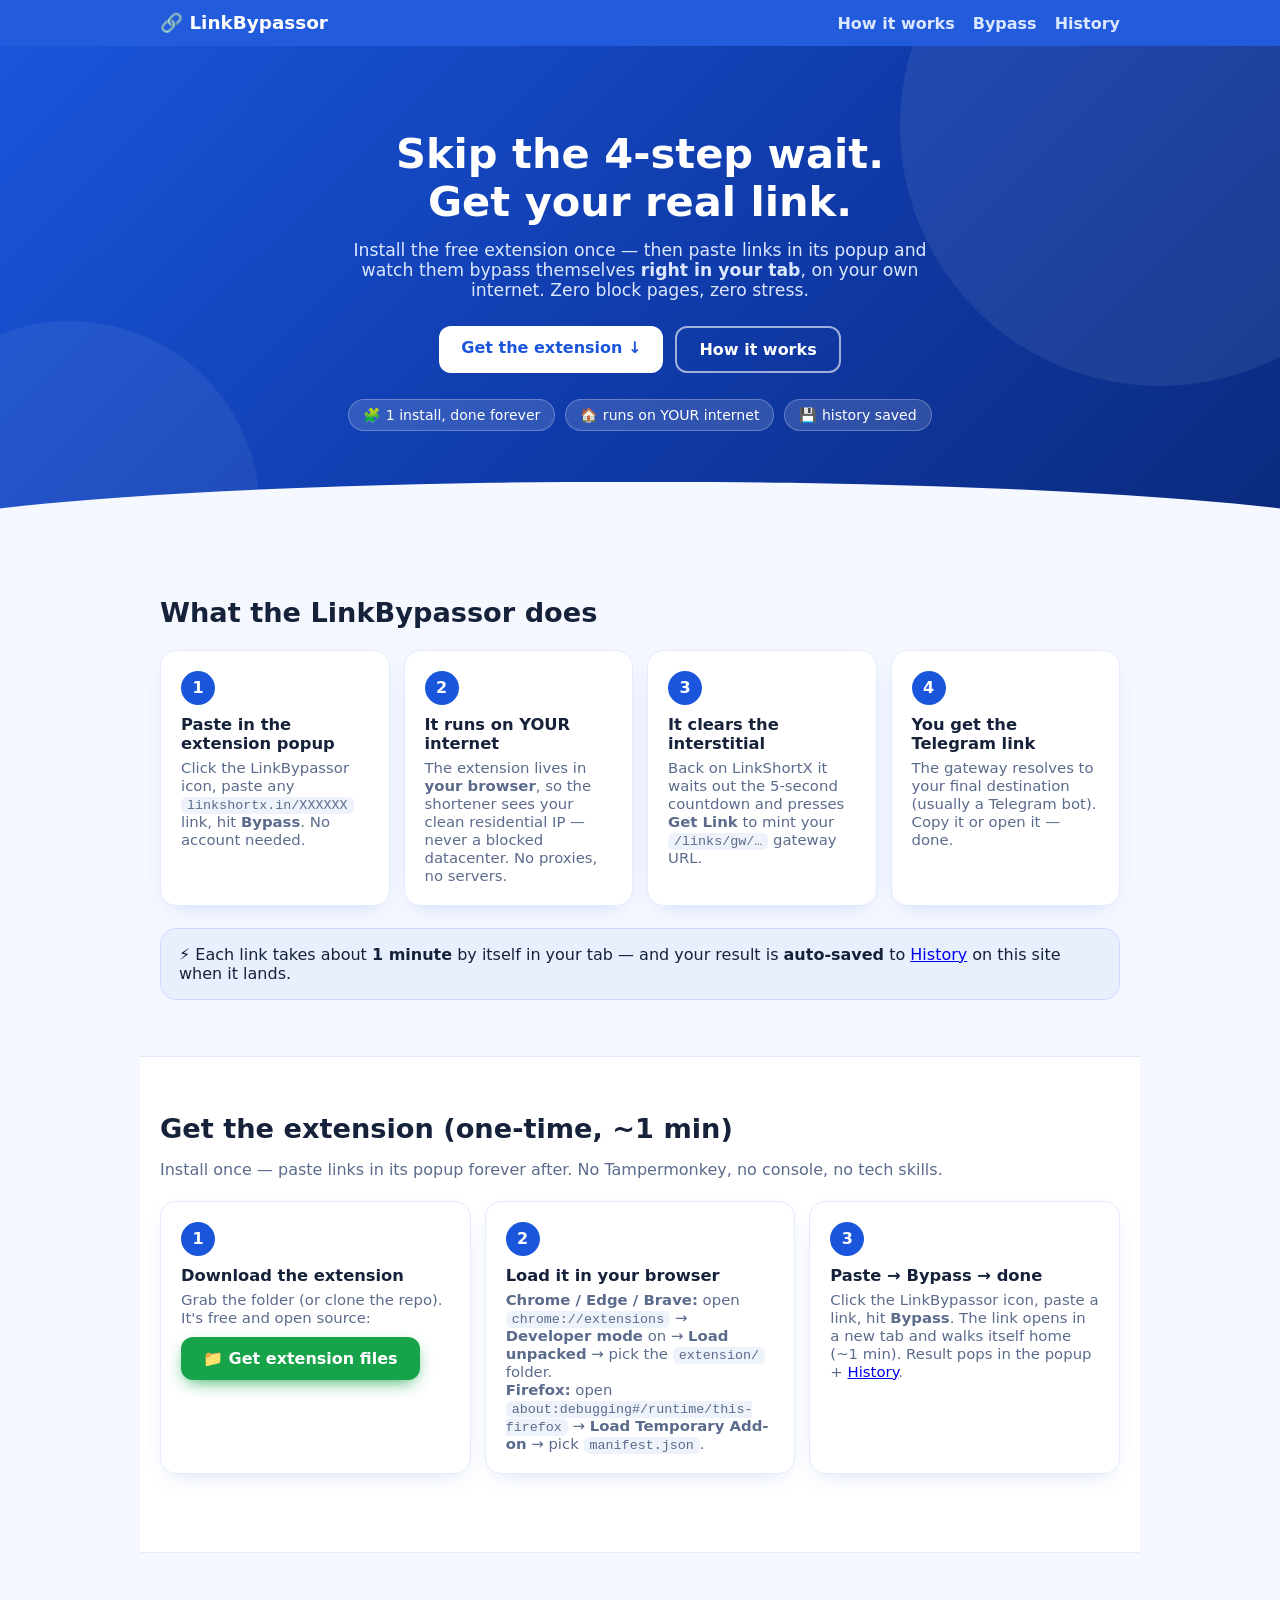
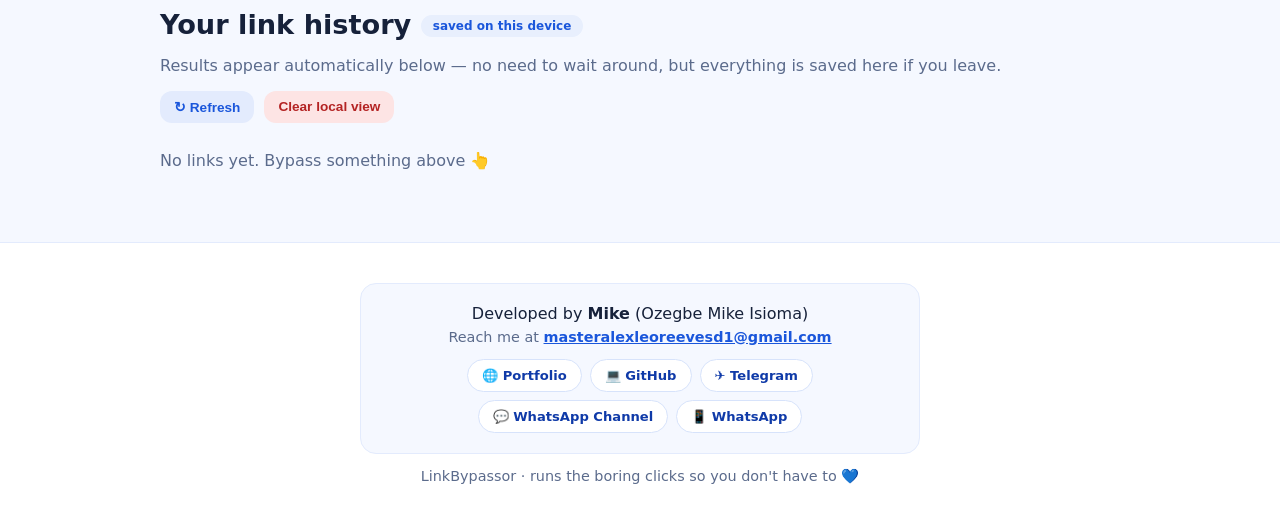
==== commit dca6dfd9: "UI: extension-first landing (replace Tampermonkey flow)" ====
--- a/backend/static/index.html
+++ b/backend/static/index.html
@@ -19,51 +19,50 @@
 <section class="hero">
   <div class="hero-inner">
     <h1>Skip the 4-step wait.<br />Get your real link.</h1>
-    <p class="sub">Install the free helper once — then every LinkShortX link bypasses itself <b>right in your tab</b>, on your own internet. Zero clicks, zero block pages, zero stress.</p>
-    <div class="hero-cta"><a href="#bypass" class="btn btn-white">Bypass a link ↓</a><a href="#how" class="btn btn-ghost">How it works</a></div>
-    <div class="hero-badges"><span>⚡ zero clicks after setup</span><span>🏠 runs on YOUR internet</span><span>💾 history saved</span></div>
+    <p class="sub">Install the free extension once — then paste links in its popup and watch them bypass themselves <b>right in your tab</b>, on your own internet. Zero block pages, zero stress.</p>
+    <div class="hero-cta"><a href="#bypass" class="btn btn-white">Get the extension ↓</a><a href="#how" class="btn btn-ghost">How it works</a></div>
+    <div class="hero-badges"><span>🧩 1 install, done forever</span><span>🏠 runs on YOUR internet</span><span>💾 history saved</span></div>
   </div>
   <div class="wave"></div>
 </section>
 <section id="how" class="section">
   <h2>What the LinkBypassor does</h2>
   <div class="cards">
-    <div class="card"><div class="step">1</div><h3>Paste your short link</h3><p>Any <code>linkshortx.in/XXXXXX</code> link. No account, no extension needed.</p></div>
-    <div class="card"><div class="step">2</div><h3>It runs on YOUR internet</h3><p>The helper lives in <b>your browser</b>, so the shortener sees your clean residential IP — never a blocked datacenter. No proxies, no servers.</p></div>
+    <div class="card"><div class="step">1</div><h3>Paste in the extension popup</h3><p>Click the LinkBypassor icon, paste any <code>linkshortx.in/XXXXXX</code> link, hit <b>Bypass</b>. No account needed.</p></div>
+    <div class="card"><div class="step">2</div><h3>It runs on YOUR internet</h3><p>The extension lives in <b>your browser</b>, so the shortener sees your clean residential IP — never a blocked datacenter. No proxies, no servers.</p></div>
     <div class="card"><div class="step">3</div><h3>It clears the interstitial</h3><p>Back on LinkShortX it waits out the 5-second countdown and presses <b>Get Link</b> to mint your <code>/links/gw/…</code> gateway URL.</p></div>
     <div class="card"><div class="step">4</div><h3>You get the Telegram link</h3><p>The gateway resolves to your final destination (usually a Telegram bot). Copy it or open it — done.</p></div>
   </div>
   <div class="note">⚡ Each link takes about <b>1 minute</b> by itself in your tab — and your result is <b>auto-saved</b> to <a href="#history">History</a> on this site when it lands.</div>
 </section>
 <section id="bypass" class="section section-alt">
-  <h2>Get the helper (one-time, ~1 min)</h2>
-  <p class="muted">Install once — every short link bypasses itself after that. No accounts, no drag-to-bookmarks, no console.</p>
+  <h2>Get the extension (one-time, ~1 min)</h2>
+  <p class="muted">Install once — paste links in its popup forever after. No Tampermonkey, no console, no tech skills.</p>
   <div class="cards">
     <div class="card">
       <div class="step">1</div>
-      <h3>Install Tampermonkey (free)</h3>
-      <p>The tiny extension that runs the helper. Pick your browser:</p>
+      <h3>Download the extension</h3>
+      <p>Grab the folder (or clone the repo). It's free and open source:</p>
       <p style="margin-top:10px;display:flex;gap:8px;flex-wrap:wrap">
-        <a class="btn btn-small" href="https://chromewebstore.google.com/detail/tampermonkey/dhdgffkkebhmkfjojejmpbldmpobfkfo" target="_blank" rel="noopener">Chrome / Edge</a>
-        <a class="btn btn-small" href="https://addons.mozilla.org/firefox/addon/tampermonkey/" target="_blank" rel="noopener">Firefox</a>
+        <a class="btn btn-green" href="https://github.com/Alex-Leo-Reeves/linkbypassor/tree/main/extension" target="_blank" rel="noopener">📁 Get extension files</a>
       </p>
     </div>
     <div class="card">
       <div class="step">2</div>
-      <h3>Install LinkBypassor</h3>
-      <p>Click — Tampermonkey pops an install screen, hit <b>Install</b>:</p>
-      <p style="margin-top:10px"><a class="btn btn-green" href="/bypass.user.js" target="_blank" rel="noopener">⚡ Install LinkBypassor</a></p>
+      <h3>Load it in your browser</h3>
+      <p><b>Chrome / Edge / Brave:</b> open <code>chrome://extensions</code> → <b>Developer mode</b> on → <b>Load unpacked</b> → pick the <code>extension/</code> folder.<br /><b>Firefox:</b> open <code>about:debugging#/runtime/this-firefox</code> → <b>Load Temporary Add-on</b> → pick <code>manifest.json</code>.</p>
     </div>
     <div class="card">
       <div class="step">3</div>
-      <h3>Done — open any short link</h3>
-      <p>That's it. Open a <code>linkshortx.in/XXXXXX</code> link and watch the blue pill walk it home (~1 min). Result lands in <a href="#history">History</a>.</p>
+      <h3>Paste → Bypass → done</h3>
+      <p>Click the LinkBypassor icon, paste a link, hit <b>Bypass</b>. The link opens in a new tab and walks itself home (~1 min). Result pops in the popup + <a href="#history">History</a>.</p>
     </div>
   </div>
   <div id="oneClickHelp" class="note" style="display:none;margin-top:16px">
-    <b>No Tampermonkey?</b> Paste-link fallback while our server is blocked —
-    ① <button id="copyBm2" class="btn btn-small">📋 Copy 1-click code</button>
+    <b>Haven't installed the extension yet?</b> Manual fallback —
+    ① <button id="copyBm2" class="btn btn-small">📋 Copy helper code</button>
     ② open your short link in a new tab ③ paste the code in the address bar (type <code>javascript:</code> first) or console, hit Enter.
+    For the smooth experience, <b>install the extension above</b> — then this step disappears forever.
   </div>
 </section>
 <section id="history" class="section">
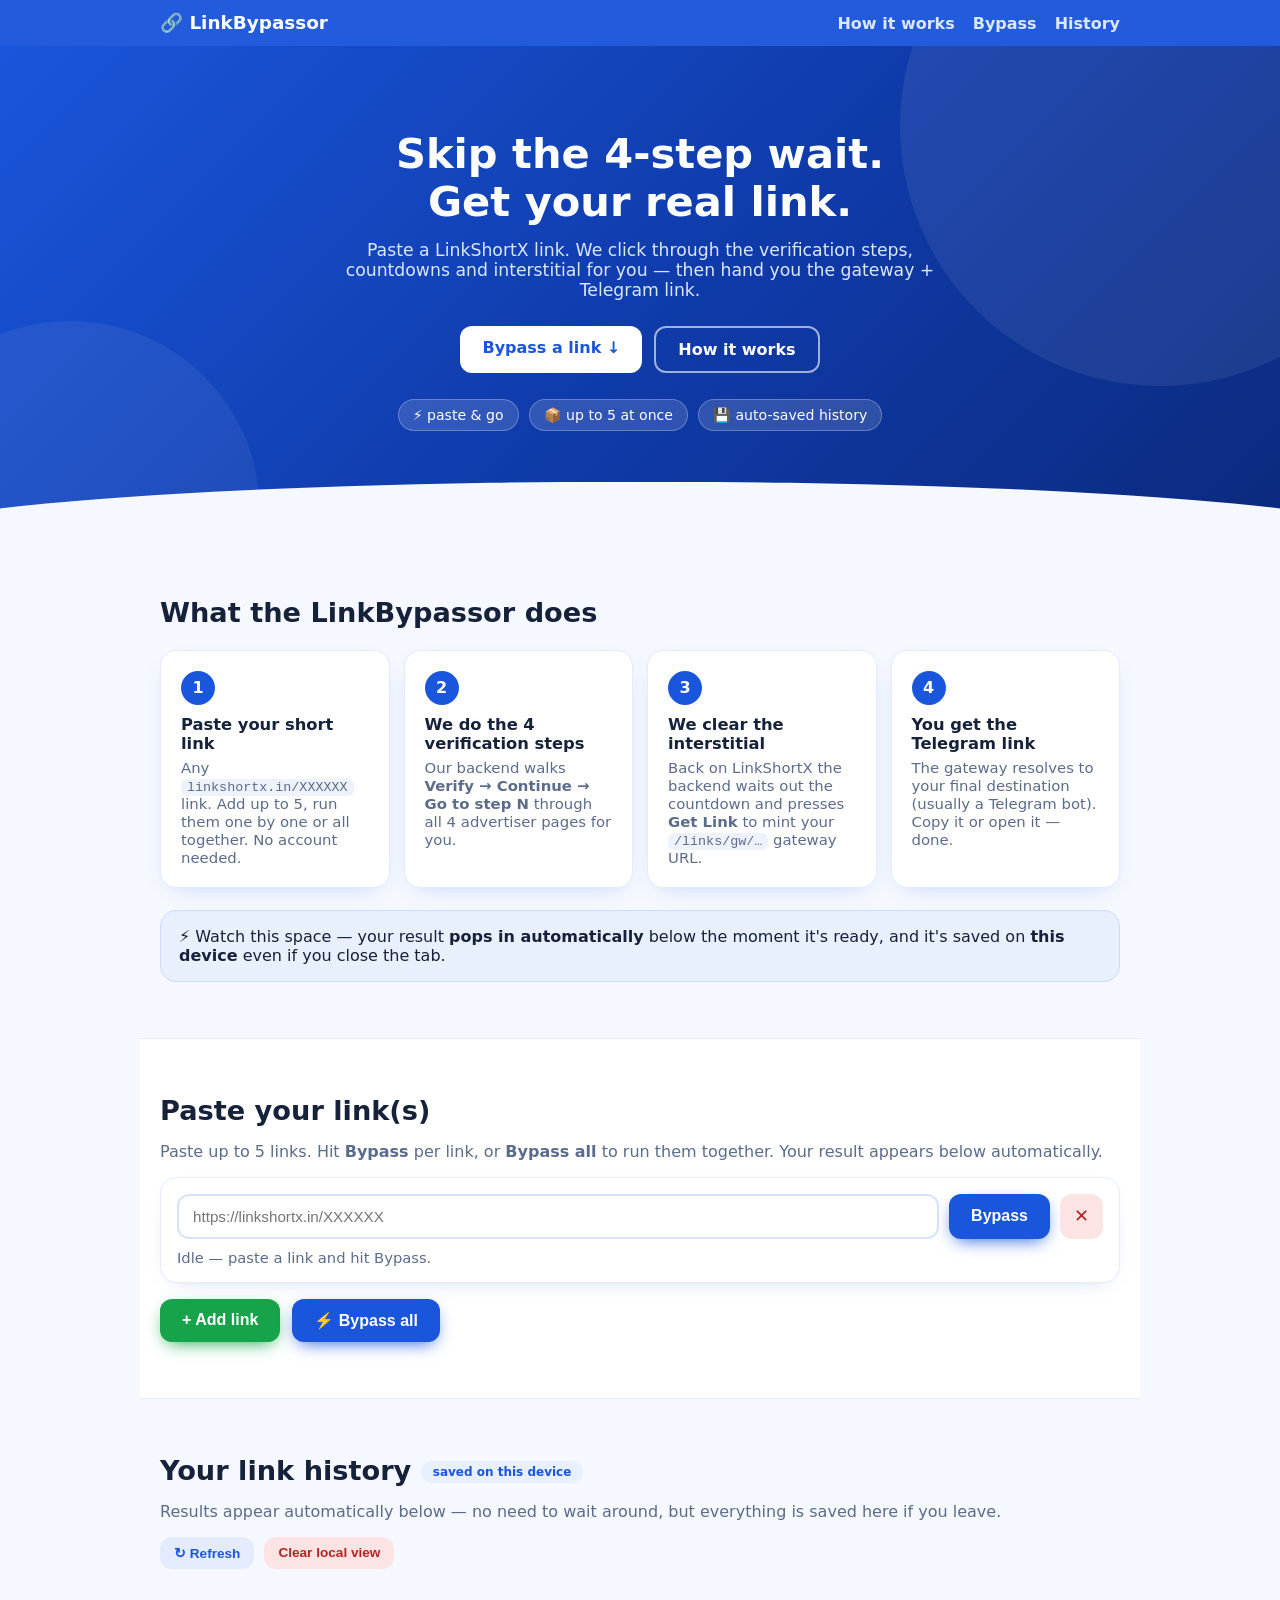
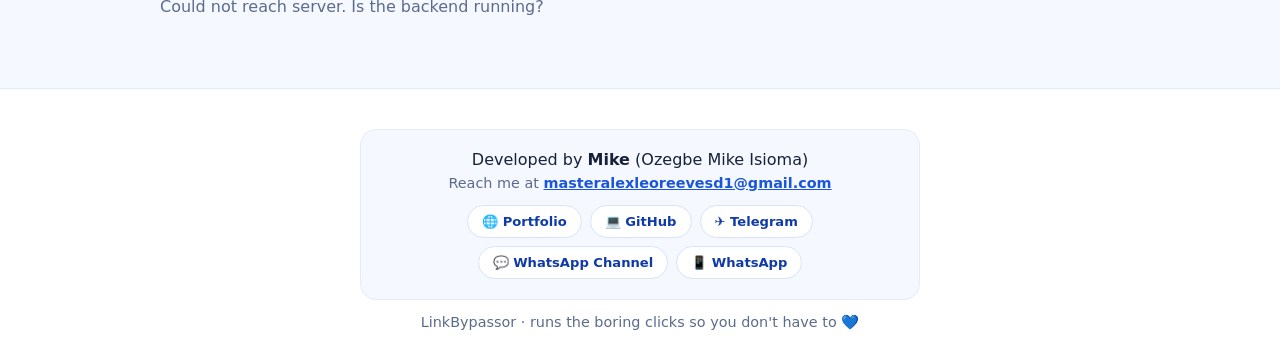
==== commit 00f1e4cc: "Back to normal Render method: paste-link UI, lean worker, no extension funnel" ====
--- a/backend/static/index.html
+++ b/backend/static/index.html
@@ -19,50 +19,29 @@
 <section class="hero">
   <div class="hero-inner">
     <h1>Skip the 4-step wait.<br />Get your real link.</h1>
-    <p class="sub">Install the free extension once — then paste links in its popup and watch them bypass themselves <b>right in your tab</b>, on your own internet. Zero block pages, zero stress.</p>
-    <div class="hero-cta"><a href="#bypass" class="btn btn-white">Get the extension ↓</a><a href="#how" class="btn btn-ghost">How it works</a></div>
-    <div class="hero-badges"><span>🧩 1 install, done forever</span><span>🏠 runs on YOUR internet</span><span>💾 history saved</span></div>
+    <p class="sub">Paste a LinkShortX link. We click through the verification steps, countdowns and interstitial for you — then hand you the gateway + Telegram link.</p>
+    <div class="hero-cta"><a href="#bypass" class="btn btn-white">Bypass a link ↓</a><a href="#how" class="btn btn-ghost">How it works</a></div>
+    <div class="hero-badges"><span>⚡ paste & go</span><span>📦 up to 5 at once</span><span>💾 auto-saved history</span></div>
   </div>
   <div class="wave"></div>
 </section>
 <section id="how" class="section">
   <h2>What the LinkBypassor does</h2>
   <div class="cards">
-    <div class="card"><div class="step">1</div><h3>Paste in the extension popup</h3><p>Click the LinkBypassor icon, paste any <code>linkshortx.in/XXXXXX</code> link, hit <b>Bypass</b>. No account needed.</p></div>
-    <div class="card"><div class="step">2</div><h3>It runs on YOUR internet</h3><p>The extension lives in <b>your browser</b>, so the shortener sees your clean residential IP — never a blocked datacenter. No proxies, no servers.</p></div>
-    <div class="card"><div class="step">3</div><h3>It clears the interstitial</h3><p>Back on LinkShortX it waits out the 5-second countdown and presses <b>Get Link</b> to mint your <code>/links/gw/…</code> gateway URL.</p></div>
+    <div class="card"><div class="step">1</div><h3>Paste your short link</h3><p>Any <code>linkshortx.in/XXXXXX</code> link. Add up to 5, run them one by one or all together. No account needed.</p></div>
+    <div class="card"><div class="step">2</div><h3>We do the 4 verification steps</h3><p>Our backend walks <b>Verify → Continue → Go to step N</b> through all 4 advertiser pages for you.</p></div>
+    <div class="card"><div class="step">3</div><h3>We clear the interstitial</h3><p>Back on LinkShortX the backend waits out the countdown and presses <b>Get Link</b> to mint your <code>/links/gw/…</code> gateway URL.</p></div>
     <div class="card"><div class="step">4</div><h3>You get the Telegram link</h3><p>The gateway resolves to your final destination (usually a Telegram bot). Copy it or open it — done.</p></div>
   </div>
-  <div class="note">⚡ Each link takes about <b>1 minute</b> by itself in your tab — and your result is <b>auto-saved</b> to <a href="#history">History</a> on this site when it lands.</div>
+  <div class="note">⚡ Watch this space — your result <b>pops in automatically</b> below the moment it's ready, and it's saved on <b>this device</b> even if you close the tab.</div>
 </section>
 <section id="bypass" class="section section-alt">
-  <h2>Get the extension (one-time, ~1 min)</h2>
-  <p class="muted">Install once — paste links in its popup forever after. No Tampermonkey, no console, no tech skills.</p>
-  <div class="cards">
-    <div class="card">
-      <div class="step">1</div>
-      <h3>Download the extension</h3>
-      <p>Grab the folder (or clone the repo). It's free and open source:</p>
-      <p style="margin-top:10px;display:flex;gap:8px;flex-wrap:wrap">
-        <a class="btn btn-green" href="https://github.com/Alex-Leo-Reeves/linkbypassor/tree/main/extension" target="_blank" rel="noopener">📁 Get extension files</a>
-      </p>
-    </div>
-    <div class="card">
-      <div class="step">2</div>
-      <h3>Load it in your browser</h3>
-      <p><b>Chrome / Edge / Brave:</b> open <code>chrome://extensions</code> → <b>Developer mode</b> on → <b>Load unpacked</b> → pick the <code>extension/</code> folder.<br /><b>Firefox:</b> open <code>about:debugging#/runtime/this-firefox</code> → <b>Load Temporary Add-on</b> → pick <code>manifest.json</code>.</p>
-    </div>
-    <div class="card">
-      <div class="step">3</div>
-      <h3>Paste → Bypass → done</h3>
-      <p>Click the LinkBypassor icon, paste a link, hit <b>Bypass</b>. The link opens in a new tab and walks itself home (~1 min). Result pops in the popup + <a href="#history">History</a>.</p>
-    </div>
-  </div>
-  <div id="oneClickHelp" class="note" style="display:none;margin-top:16px">
-    <b>Haven't installed the extension yet?</b> Manual fallback —
-    ① <button id="copyBm2" class="btn btn-small">📋 Copy helper code</button>
-    ② open your short link in a new tab ③ paste the code in the address bar (type <code>javascript:</code> first) or console, hit Enter.
-    For the smooth experience, <b>install the extension above</b> — then this step disappears forever.
+  <h2>Paste your link(s)</h2>
+  <p class="muted">Paste up to 5 links. Hit <b>Bypass</b> per link, or <b>Bypass all</b> to run them together. Your result appears below automatically.</p>
+  <div id="rows"></div>
+  <div class="row-actions">
+    <button id="addLink" class="btn btn-green">+ Add link</button>
+    <button id="batchBtn" class="btn btn-blue">⚡ Bypass all</button>
   </div>
 </section>
 <section id="history" class="section">
